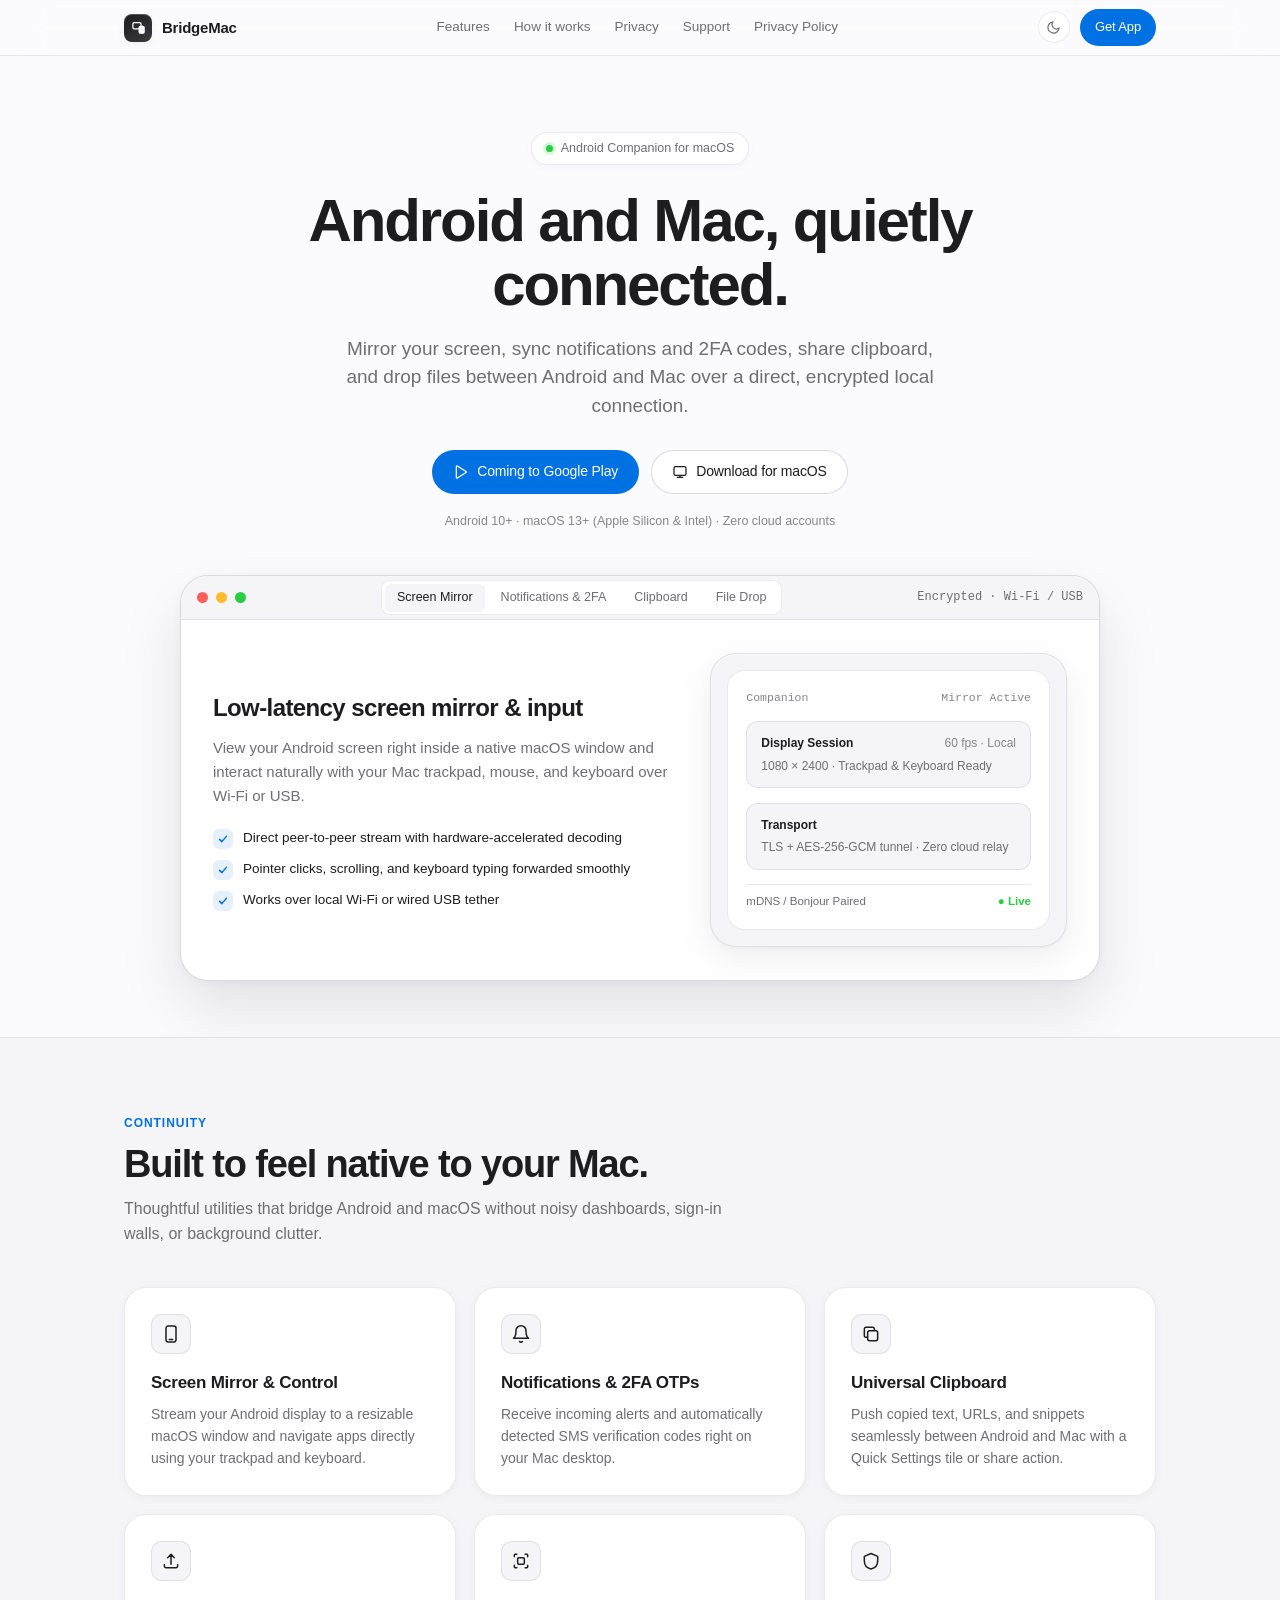
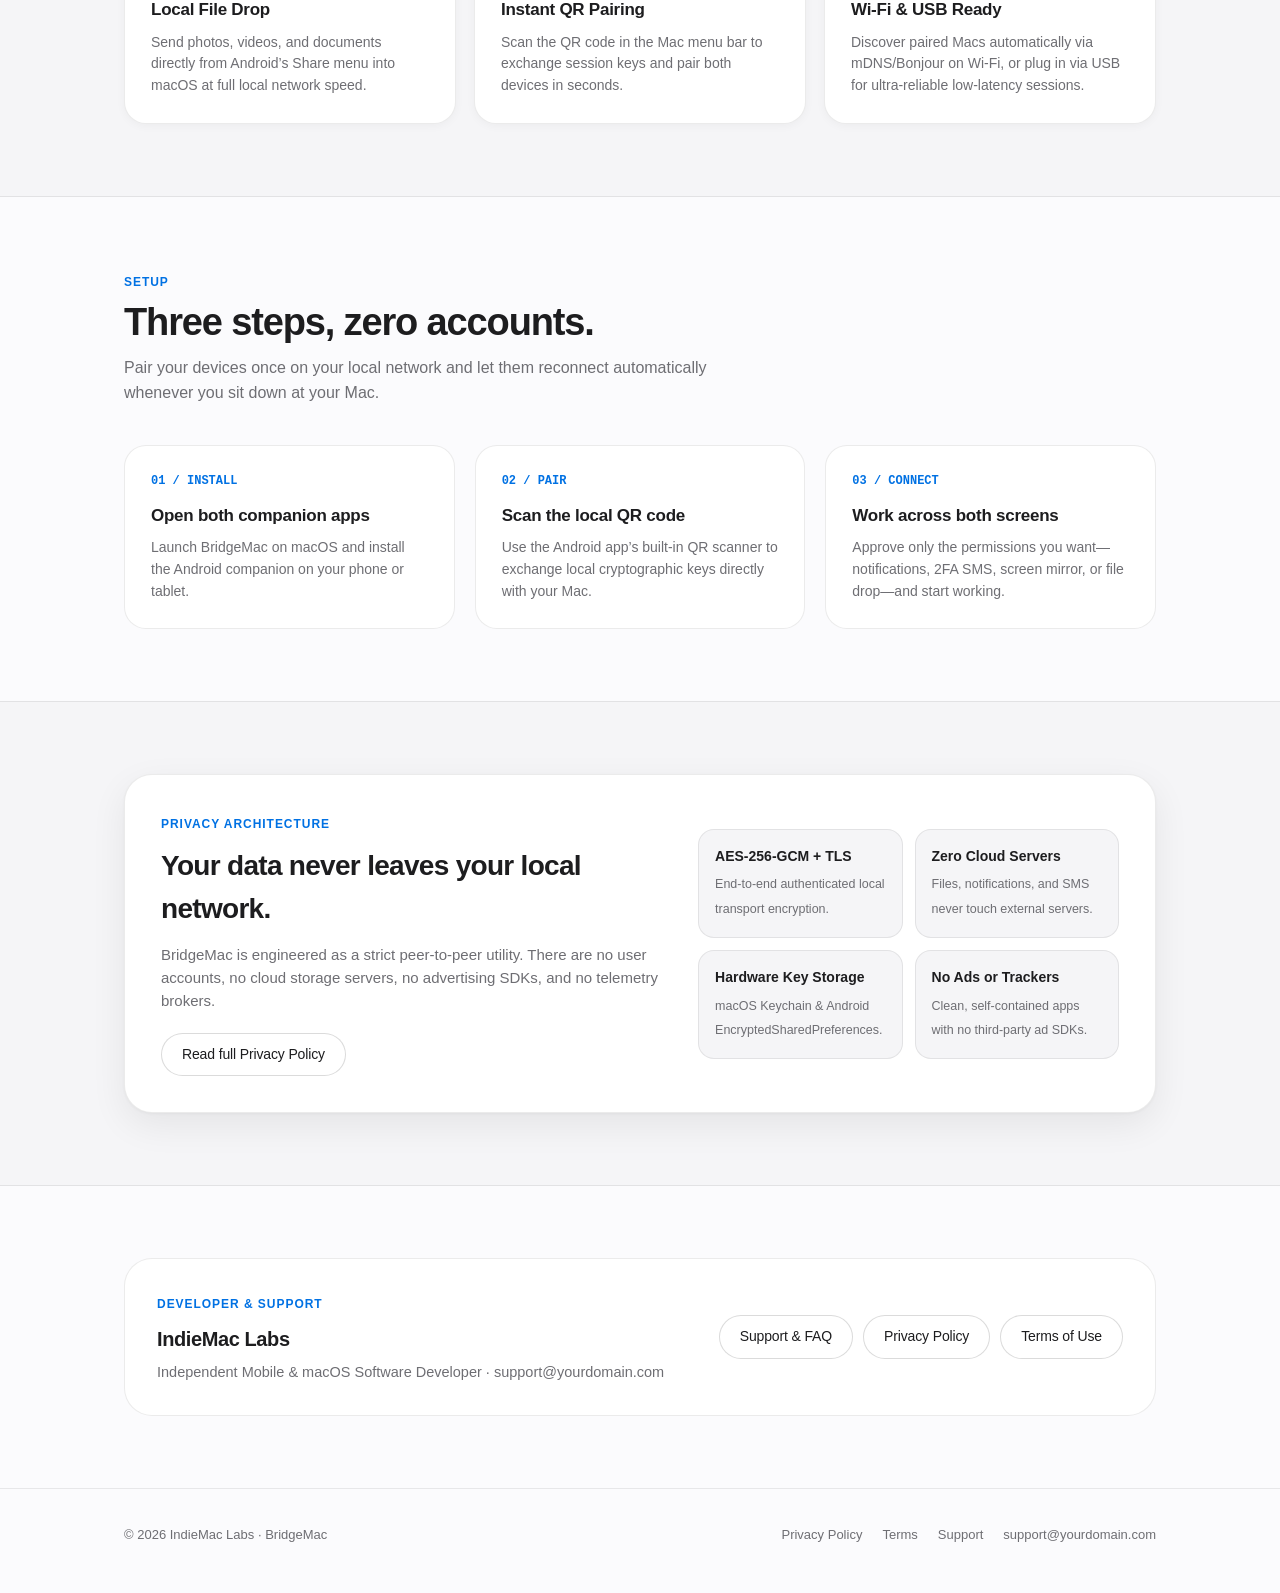
==== index.html @ 965dc199 "feat: initial developer website and privacy policy for Play Store" ====
<!doctype html>
<html lang="en">
  <head>
    <meta charset="utf-8" />
    <meta name="viewport" content="width=device-width, initial-scale=1" />
    <title data-title-pattern="{appName} — Android Companion for macOS">
      BridgeMac — Android Companion for macOS
    </title>
    <meta
      name="description"
      content="Mirror your Android screen, sync notifications and 2FA codes, share clipboard, and transfer files directly with your Mac over an encrypted local connection."
    />
    <link rel="stylesheet" href="styles.css" />
    <script src="config.js"></script>
    <script defer src="app.js"></script>
  </head>
  <body>
    <header class="site-nav">
      <div class="container nav-inner">
        <a class="brand" href="index.html">
          <span class="brand-mark" aria-hidden="true">
            <svg width="15" height="15" viewBox="0 0 24 24" fill="none">
              <rect
                x="3"
                y="4"
                width="13"
                height="10"
                rx="2.2"
                stroke="currentColor"
                stroke-width="2"
              />
              <rect
                x="13"
                y="10"
                width="8"
                height="11"
                rx="2"
                fill="var(--bg)"
                stroke="currentColor"
                stroke-width="2"
              />
            </svg>
          </span>
          <span data-config="appName">BridgeMac</span>
        </a>

        <nav class="nav-links" aria-label="Primary navigation">
          <a href="#features">Features</a>
          <a href="#how-it-works">How it works</a>
          <a href="#privacy">Privacy</a>
          <a href="support.html">Support</a>
          <a href="privacy.html">Privacy Policy</a>
        </nav>

        <div class="nav-actions">
          <button
            id="theme-toggle"
            class="theme-toggle"
            type="button"
            aria-label="Toggle dark mode"
            title="Toggle appearance"
          >
            <svg
              id="icon-moon"
              width="15"
              height="15"
              viewBox="0 0 24 24"
              fill="none"
            >
              <path
                d="M21 12.79A9 9 0 1 1 11.21 3 7 7 0 0 0 21 12.79Z"
                stroke="currentColor"
                stroke-width="1.9"
                stroke-linecap="round"
                stroke-linejoin="round"
              />
            </svg>
            <svg
              id="icon-sun"
              width="15"
              height="15"
              viewBox="0 0 24 24"
              fill="none"
              style="display: none"
            >
              <circle
                cx="12"
                cy="12"
                r="4"
                stroke="currentColor"
                stroke-width="1.9"
              />
              <path
                d="M12 2v2M12 20v2M4.93 4.93l1.41 1.41M17.66 17.66l1.41 1.41M2 12h2M20 12h2M4.93 19.07l1.41-1.41M17.66 6.34l1.41-1.41"
                stroke="currentColor"
                stroke-width="1.9"
                stroke-linecap="round"
              />
            </svg>
          </button>
          <a class="btn btn-primary btn-sm" href="#download">Get App</a>
        </div>
      </div>
    </header>

    <main>
      <!-- Hero -->
      <section class="hero">
        <div class="container">
          <div class="pill">
            <span class="pill-dot" aria-hidden="true"></span>
            <span data-config="appSubtitle">Android Companion for macOS</span>
          </div>
          <h1 data-config="tagline">Android and Mac, quietly connected.</h1>
          <p class="hero-lead" data-config="description">
            Mirror your screen, sync notifications and 2FA codes, share
            clipboard, and drop files between Android and Mac over a direct,
            encrypted local connection.
          </p>

          <div class="hero-cta" id="download">
            <a class="btn btn-primary" href="#" data-store-link="play">
              <svg width="16" height="16" viewBox="0 0 24 24" fill="none">
                <path
                  d="M5 3.8v16.4c0 .7.8 1.2 1.4.8l13.2-8.2c.6-.4.6-1.2 0-1.6L6.4 3c-.6-.4-1.4.1-1.4.8Z"
                  stroke="currentColor"
                  stroke-width="1.9"
                  stroke-linejoin="round"
                />
              </svg>
              <span data-config="playStoreStatus">Coming to Google Play</span>
            </a>
            <a class="btn btn-secondary" href="#" data-store-link="mac">
              <svg width="16" height="16" viewBox="0 0 24 24" fill="none">
                <rect
                  x="3"
                  y="4"
                  width="18"
                  height="13"
                  rx="2.5"
                  stroke="currentColor"
                  stroke-width="1.9"
                />
                <path
                  d="M8 20h8M12 17v3"
                  stroke="currentColor"
                  stroke-width="1.9"
                  stroke-linecap="round"
                />
              </svg>
              <span>Download for macOS</span>
            </a>
          </div>
          <div class="hero-meta">
            <span data-config="androidMinSdk">Android 10+</span> ·
            <span data-config="macAppStatus"
              >macOS 13+ (Apple Silicon &amp; Intel)</span
            >
            · Zero cloud accounts
          </div>

          <!-- Interactive Mac Window Preview -->
          <div class="stage-wrap">
            <div class="mac-window" aria-label="Interactive feature preview">
              <div class="mac-titlebar">
                <div class="traffic-lights" aria-hidden="true">
                  <span class="dot red"></span>
                  <span class="dot amber"></span>
                  <span class="dot green"></span>
                </div>

                <div class="titlebar-tabs" role="tablist">
                  <button
                    class="tab-btn"
                    type="button"
                    role="tab"
                    aria-selected="true"
                    data-preview-tab="mirror"
                  >
                    Screen Mirror
                  </button>
                  <button
                    class="tab-btn"
                    type="button"
                    role="tab"
                    aria-selected="false"
                    data-preview-tab="notify"
                  >
                    Notifications &amp; 2FA
                  </button>
                  <button
                    class="tab-btn"
                    type="button"
                    role="tab"
                    aria-selected="false"
                    data-preview-tab="clipboard"
                  >
                    Clipboard
                  </button>
                  <button
                    class="tab-btn"
                    type="button"
                    role="tab"
                    aria-selected="false"
                    data-preview-tab="drop"
                  >
                    File Drop
                  </button>
                </div>

                <div class="titlebar-status" id="preview-status">
                  Encrypted · Wi-Fi / USB
                </div>
              </div>

              <div class="mac-body">
                <div class="preview-copy">
                  <h3 id="preview-title">Low-latency screen mirror &amp; input</h3>
                  <p id="preview-desc">
                    View your Android screen right inside a native macOS window
                    and interact naturally with your Mac trackpad, mouse, and
                    keyboard over Wi-Fi or USB.
                  </p>
                  <ul class="preview-specs" id="preview-specs">
                    <li>
                      <span class="check-badge" aria-hidden="true">
                        <svg width="12" height="12" viewBox="0 0 16 16" fill="none">
                          <path
                            d="M3.5 8.5L6.5 11.5L12.5 4.5"
                            stroke="currentColor"
                            stroke-width="2"
                            stroke-linecap="round"
                            stroke-linejoin="round"
                          />
                        </svg>
                      </span>
                      <span>Direct peer-to-peer stream with hardware-accelerated decoding</span>
                    </li>
                    <li>
                      <span class="check-badge" aria-hidden="true">
                        <svg width="12" height="12" viewBox="0 0 16 16" fill="none">
                          <path
                            d="M3.5 8.5L6.5 11.5L12.5 4.5"
                            stroke="currentColor"
                            stroke-width="2"
                            stroke-linecap="round"
                            stroke-linejoin="round"
                          />
                        </svg>
                      </span>
                      <span>Pointer clicks, scrolling, and keyboard typing forwarded smoothly</span>
                    </li>
                    <li>
                      <span class="check-badge" aria-hidden="true">
                        <svg width="12" height="12" viewBox="0 0 16 16" fill="none">
                          <path
                            d="M3.5 8.5L6.5 11.5L12.5 4.5"
                            stroke="currentColor"
                            stroke-width="2"
                            stroke-linecap="round"
                            stroke-linejoin="round"
                          />
                        </svg>
                      </span>
                      <span>Works over local Wi-Fi or wired USB tether</span>
                    </li>
                  </ul>
                </div>

                <div class="device-frame">
                  <div class="device-screen">
                    <div class="device-statusbar">
                      <span>Companion</span>
                      <span id="phone-badge">Mirror Active</span>
                    </div>

                    <div class="mock-card">
                      <div class="mock-card-title">
                        <span id="card1-title">Display Session</span>
                        <span id="card1-meta" style="color: var(--ink-tertiary); font-weight: 500">
                          60 fps · Local
                        </span>
                      </div>
                      <div class="mock-card-sub" id="card1-sub">
                        1080 × 2400 · Trackpad &amp; Keyboard Ready
                      </div>
                      <div
                        class="otp-code"
                        id="card1-otp"
                        style="display: none"
                      ></div>
                    </div>

                    <div class="mock-card">
                      <div class="mock-card-title">
                        <span id="card2-title">Transport</span>
                      </div>
                      <div class="mock-card-sub" id="card2-sub">
                        TLS + AES-256-GCM tunnel · Zero cloud relay
                      </div>
                    </div>

                    <div class="device-footer-pill">
                      <span>mDNS / Bonjour Paired</span>
                      <span style="color: var(--green); font-weight: 600">● Live</span>
                    </div>
                  </div>
                </div>
              </div>
            </div>
          </div>
        </div>
      </section>

      <!-- Features Bento -->
      <section class="section section-alt" id="features">
        <div class="container">
          <div class="section-header">
            <span class="eyebrow">Continuity</span>
            <h2>Built to feel native to your Mac.</h2>
            <p>
              Thoughtful utilities that bridge Android and macOS without noisy
              dashboards, sign-in walls, or background clutter.
            </p>
          </div>

          <div class="bento-grid">
            <article class="bento-card">
              <div class="icon-box" aria-hidden="true">
                <svg width="20" height="20" viewBox="0 0 24 24" fill="none">
                  <rect
                    x="6"
                    y="2.5"
                    width="12"
                    height="19"
                    rx="2.5"
                    stroke="currentColor"
                    stroke-width="1.8"
                  />
                  <path
                    d="M10 18.5h4"
                    stroke="currentColor"
                    stroke-width="1.8"
                    stroke-linecap="round"
                  />
                </svg>
              </div>
              <h3>Screen Mirror &amp; Control</h3>
              <p>
                Stream your Android display to a resizable macOS window and
                navigate apps directly using your trackpad and keyboard.
              </p>
            </article>

            <article class="bento-card">
              <div class="icon-box" aria-hidden="true">
                <svg width="20" height="20" viewBox="0 0 24 24" fill="none">
                  <path
                    d="M18 8a6 6 0 1 0-12 0c0 7-3 9-3 9h18s-3-2-3-9Z"
                    stroke="currentColor"
                    stroke-width="1.8"
                    stroke-linejoin="round"
                  />
                  <path
                    d="M10.3 21a2 2 0 0 0 3.4 0"
                    stroke="currentColor"
                    stroke-width="1.8"
                    stroke-linecap="round"
                  />
                </svg>
              </div>
              <h3>Notifications &amp; 2FA OTPs</h3>
              <p>
                Receive incoming alerts and automatically detected SMS
                verification codes right on your Mac desktop.
              </p>
            </article>

            <article class="bento-card">
              <div class="icon-box" aria-hidden="true">
                <svg width="20" height="20" viewBox="0 0 24 24" fill="none">
                  <rect
                    x="8"
                    y="8"
                    width="12"
                    height="12"
                    rx="2.2"
                    stroke="currentColor"
                    stroke-width="1.8"
                  />
                  <path
                    d="M16 8V6a2 2 0 0 0-2-2H6a2 2 0 0 0-2 2v8a2 2 0 0 0 2 2h2"
                    stroke="currentColor"
                    stroke-width="1.8"
                  />
                </svg>
              </div>
              <h3>Universal Clipboard</h3>
              <p>
                Push copied text, URLs, and snippets seamlessly between Android
                and Mac with a Quick Settings tile or share action.
              </p>
            </article>

            <article class="bento-card">
              <div class="icon-box" aria-hidden="true">
                <svg width="20" height="20" viewBox="0 0 24 24" fill="none">
                  <path
                    d="M12 16V4M12 4l-4 4M12 4l4 4"
                    stroke="currentColor"
                    stroke-width="1.8"
                    stroke-linecap="round"
                    stroke-linejoin="round"
                  />
                  <path
                    d="M4 16.5v1.5A2 2 0 0 0 6 20h12a2 2 0 0 0 2-2v-1.5"
                    stroke="currentColor"
                    stroke-width="1.8"
                    stroke-linecap="round"
                  />
                </svg>
              </div>
              <h3>Local File Drop</h3>
              <p>
                Send photos, videos, and documents directly from Android’s Share
                menu into macOS at full local network speed.
              </p>
            </article>

            <article class="bento-card">
              <div class="icon-box" aria-hidden="true">
                <svg width="20" height="20" viewBox="0 0 24 24" fill="none">
                  <path
                    d="M4 7V5a1 1 0 0 1 1-1h2M17 4h2a1 1 0 0 1 1 1v2M20 17v2a1 1 0 0 1-1 1h-2M7 20H5a1 1 0 0 1-1-1v-2"
                    stroke="currentColor"
                    stroke-width="1.8"
                    stroke-linecap="round"
                  />
                  <rect
                    x="8"
                    y="8"
                    width="8"
                    height="8"
                    rx="1.2"
                    stroke="currentColor"
                    stroke-width="1.8"
                  />
                </svg>
              </div>
              <h3>Instant QR Pairing</h3>
              <p>
                Scan the QR code in the Mac menu bar to exchange session keys and
                pair both devices in seconds.
              </p>
            </article>

            <article class="bento-card">
              <div class="icon-box" aria-hidden="true">
                <svg width="20" height="20" viewBox="0 0 24 24" fill="none">
                  <path
                    d="M12 3 4 6.5V12c0 5 3.4 8.5 8 9.5 4.6-1 8-4.5 8-9.5V6.5L12 3Z"
                    stroke="currentColor"
                    stroke-width="1.8"
                    stroke-linejoin="round"
                  />
                </svg>
              </div>
              <h3>Wi-Fi &amp; USB Ready</h3>
              <p>
                Discover paired Macs automatically via mDNS/Bonjour on Wi-Fi, or
                plug in via USB for ultra-reliable low-latency sessions.
              </p>
            </article>
          </div>
        </div>
      </section>

      <!-- How It Works -->
      <section class="section" id="how-it-works">
        <div class="container">
          <div class="section-header">
            <span class="eyebrow">Setup</span>
            <h2>Three steps, zero accounts.</h2>
            <p>
              Pair your devices once on your local network and let them
              reconnect automatically whenever you sit down at your Mac.
            </p>
          </div>

          <div class="steps-grid">
            <div class="step-card">
              <div class="step-num">01 / INSTALL</div>
              <h3>Open both companion apps</h3>
              <p>
                Launch <span data-config="appName">BridgeMac</span> on macOS and
                install the Android companion on your phone or tablet.
              </p>
            </div>
            <div class="step-card">
              <div class="step-num">02 / PAIR</div>
              <h3>Scan the local QR code</h3>
              <p>
                Use the Android app’s built-in QR scanner to exchange local
                cryptographic keys directly with your Mac.
              </p>
            </div>
            <div class="step-card">
              <div class="step-num">03 / CONNECT</div>
              <h3>Work across both screens</h3>
              <p>
                Approve only the permissions you want—notifications, 2FA SMS,
                screen mirror, or file drop—and start working.
              </p>
            </div>
          </div>
        </div>
      </section>

      <!-- Privacy & Security -->
      <section class="section section-alt" id="privacy">
        <div class="container">
          <div class="privacy-panel">
            <div>
              <span class="eyebrow">Privacy Architecture</span>
              <h2>Your data never leaves your local network.</h2>
              <p>
                <span data-config="appName">BridgeMac</span> is engineered as a
                strict peer-to-peer utility. There are no user accounts, no
                cloud storage servers, no advertising SDKs, and no telemetry
                brokers.
              </p>
              <a class="btn btn-secondary" href="privacy.html">
                Read full Privacy Policy
              </a>
            </div>

            <div class="trust-list">
              <div class="trust-item">
                <strong>AES-256-GCM + TLS</strong>
                <span>End-to-end authenticated local transport encryption.</span>
              </div>
              <div class="trust-item">
                <strong>Zero Cloud Servers</strong>
                <span>Files, notifications, and SMS never touch external servers.</span>
              </div>
              <div class="trust-item">
                <strong>Hardware Key Storage</strong>
                <span>macOS Keychain &amp; Android EncryptedSharedPreferences.</span>
              </div>
              <div class="trust-item">
                <strong>No Ads or Trackers</strong>
                <span>Clean, self-contained apps with no third-party ad SDKs.</span>
              </div>
            </div>
          </div>
        </div>
      </section>

      <!-- Developer & Support Card (for Play Console Developer Website compliance) -->
      <section class="section" id="developer">
        <div class="container">
          <div class="dev-card">
            <div class="dev-meta">
              <span class="eyebrow">Developer &amp; Support</span>
              <h3 data-config="developerName">IndieMac Labs</h3>
              <p>
                <span data-config="developerLegalLine"
                  >Independent Mobile &amp; macOS Software Developer</span
                >
                ·
                <a data-config-email href="mailto:support@yourdomain.com"
                  >support@yourdomain.com</a
                >
              </p>
            </div>
            <div class="dev-actions">
              <a class="btn btn-secondary" href="support.html">Support &amp; FAQ</a>
              <a class="btn btn-secondary" href="privacy.html">Privacy Policy</a>
              <a class="btn btn-secondary" href="terms.html">Terms of Use</a>
            </div>
          </div>
        </div>
      </section>
    </main>

    <footer class="site-footer">
      <div class="container footer-inner">
        <div>
          &copy; <span data-config="copyrightYear">2026</span>
          <span data-config="developerName">IndieMac Labs</span> ·
          <span data-config="appName">BridgeMac</span>
        </div>
        <div class="footer-links">
          <a href="privacy.html">Privacy Policy</a>
          <a href="terms.html">Terms</a>
          <a href="support.html">Support</a>
          <a data-config-email href="mailto:support@yourdomain.com"
            >support@yourdomain.com</a
          >
        </div>
      </div>
    </footer>

    <div class="toast" id="toast" role="status" aria-live="polite"></div>
  </body>
</html>
---- styles.css ----
/* ==========================================================================
   Mac-inspired Minimalist Design System
   Clean surfaces, SF-style system typography, hairline borders, calm motion.
   ========================================================================== */

:root {
  --bg: #fbfbfd;
  --bg-alt: #f5f5f7;
  --surface: #ffffff;
  --surface-glass: rgba(251, 251, 253, 0.78);
  --surface-elevated: rgba(255, 255, 255, 0.92);
  --ink: #1d1d1f;
  --ink-secondary: #6e6e73;
  --ink-tertiary: #86868b;
  --border: rgba(0, 0, 0, 0.08);
  --border-strong: rgba(0, 0, 0, 0.14);
  --accent: #0071e3;
  --accent-hover: #0077ed;
  --accent-soft: rgba(0, 113, 227, 0.1);
  --green: #28cd41;
  --amber: #ffbd2e;
  --red: #ff5f57;
  --shadow-sm: 0 2px 10px rgba(0, 0, 0, 0.04);
  --shadow-md: 0 12px 36px rgba(0, 0, 0, 0.07), 0 1px 3px rgba(0, 0, 0, 0.04);
  --shadow-lg: 0 28px 64px rgba(0, 0, 0, 0.1), 0 2px 8px rgba(0, 0, 0, 0.04);
  --radius-sm: 10px;
  --radius-md: 16px;
  --radius-lg: 22px;
  --radius-xl: 28px;
  --font-sans: -apple-system, BlinkMacSystemFont, "SF Pro Display", "SF Pro Text",
    "Helvetica Neue", Arial, sans-serif;
  --font-mono: "SF Mono", ui-monospace, SFMono-Regular, Menlo, Monaco, Consolas,
    monospace;
  --max-w: 1080px;
  --nav-h: 56px;
}

[data-theme="dark"] {
  --bg: #000000;
  --bg-alt: #0b0b0d;
  --surface: #141416;
  --surface-glass: rgba(18, 18, 20, 0.78);
  --surface-elevated: rgba(28, 28, 30, 0.92);
  --ink: #f5f5f7;
  --ink-secondary: #a1a1a6;
  --ink-tertiary: #6e6e73;
  --border: rgba(255, 255, 255, 0.1);
  --border-strong: rgba(255, 255, 255, 0.18);
  --accent: #2997ff;
  --accent-hover: #4aa8ff;
  --accent-soft: rgba(41, 151, 255, 0.14);
  --shadow-sm: 0 2px 10px rgba(0, 0, 0, 0.3);
  --shadow-md: 0 12px 36px rgba(0, 0, 0, 0.45);
  --shadow-lg: 0 28px 64px rgba(0, 0, 0, 0.65);
}

*,
*::before,
*::after {
  box-sizing: border-box;
}

html {
  scroll-behavior: smooth;
  -webkit-font-smoothing: antialiased;
  -moz-osx-font-smoothing: grayscale;
  text-rendering: optimizeLegibility;
}

body {
  margin: 0;
  font-family: var(--font-sans);
  background: var(--bg);
  color: var(--ink);
  font-size: 16px;
  line-height: 1.55;
  transition: background-color 0.25s ease, color 0.25s ease;
}

a {
  color: inherit;
  text-decoration: none;
}

button {
  font: inherit;
  color: inherit;
}

.container {
  width: 100%;
  max-width: var(--max-w);
  margin: 0 auto;
  padding: 0 24px;
}

/* ==========================================================================
   Translucent macOS-style Top Navigation
   ========================================================================== */
.site-nav {
  position: sticky;
  top: 0;
  z-index: 100;
  height: var(--nav-h);
  background: var(--surface-glass);
  backdrop-filter: saturate(180%) blur(20px);
  -webkit-backdrop-filter: saturate(180%) blur(20px);
  border-bottom: 1px solid var(--border);
}

.nav-inner {
  height: 100%;
  display: flex;
  align-items: center;
  justify-content: space-between;
  gap: 20px;
}

.brand {
  display: inline-flex;
  align-items: center;
  gap: 10px;
  font-weight: 600;
  font-size: 15px;
  letter-spacing: -0.015em;
}

.brand-mark {
  width: 28px;
  height: 28px;
  border-radius: 8px;
  background: linear-gradient(145deg, #1d1d1f 0%, #3a3a3f 100%);
  color: #ffffff;
  display: grid;
  place-items: center;
  box-shadow: inset 0 1px 0 rgba(255, 255, 255, 0.22), var(--shadow-sm);
}

[data-theme="dark"] .brand-mark {
  background: linear-gradient(145deg, #2c2c30 0%, #1c1c1e 100%);
}

.nav-links {
  display: flex;
  align-items: center;
  gap: 24px;
  font-size: 13.5px;
  color: var(--ink-secondary);
}

.nav-links a {
  transition: color 0.15s ease;
}

.nav-links a:hover,
.nav-links a.active {
  color: var(--ink);
}

.nav-actions {
  display: flex;
  align-items: center;
  gap: 10px;
}

.theme-toggle {
  width: 32px;
  height: 32px;
  border-radius: 999px;
  border: 1px solid var(--border);
  background: var(--surface);
  display: grid;
  place-items: center;
  cursor: pointer;
  color: var(--ink-secondary);
  transition: border-color 0.15s ease, color 0.15s ease, transform 0.15s ease;
}

.theme-toggle:hover {
  color: var(--ink);
  border-color: var(--border-strong);
}

.btn {
  display: inline-flex;
  align-items: center;
  justify-content: center;
  gap: 8px;
  border-radius: 999px;
  padding: 10px 20px;
  font-size: 14px;
  font-weight: 500;
  letter-spacing: -0.01em;
  cursor: pointer;
  border: 1px solid transparent;
  transition: background-color 0.18s ease, border-color 0.18s ease,
    transform 0.15s ease, opacity 0.15s ease;
}

.btn-sm {
  padding: 7px 14px;
  font-size: 13px;
}

.btn-primary {
  background: var(--accent);
  color: #ffffff;
}

.btn-primary:hover {
  background: var(--accent-hover);
}

.btn-secondary {
  background: var(--surface);
  color: var(--ink);
  border-color: var(--border-strong);
}

.btn-secondary:hover {
  border-color: var(--ink-tertiary);
}

.btn:active {
  transform: scale(0.985);
}

/* ==========================================================================
   Hero Section
   ========================================================================== */
.hero {
  padding: 76px 0 56px;
  text-align: center;
}

.pill {
  display: inline-flex;
  align-items: center;
  gap: 8px;
  padding: 6px 14px;
  border-radius: 999px;
  background: var(--surface);
  border: 1px solid var(--border);
  box-shadow: var(--shadow-sm);
  font-size: 12.5px;
  font-weight: 500;
  color: var(--ink-secondary);
  margin-bottom: 24px;
}

.pill-dot {
  width: 7px;
  height: 7px;
  border-radius: 50%;
  background: var(--green);
  box-shadow: 0 0 0 3px rgba(40, 205, 65, 0.18);
}

.hero h1 {
  margin: 0 auto 18px;
  max-width: 760px;
  font-size: clamp(36px, 5.5vw, 60px);
  line-height: 1.06;
  font-weight: 650;
  letter-spacing: -0.035em;
}

.hero-lead {
  margin: 0 auto 30px;
  max-width: 600px;
  font-size: clamp(16.5px, 2vw, 19px);
  line-height: 1.5;
  color: var(--ink-secondary);
  font-weight: 400;
}

.hero-cta {
  display: flex;
  flex-wrap: wrap;
  align-items: center;
  justify-content: center;
  gap: 12px;
  margin-bottom: 18px;
}

.hero-meta {
  font-size: 12.5px;
  color: var(--ink-tertiary);
}

/* ==========================================================================
   Interactive macOS + Android Preview Stage
   ========================================================================== */
.stage-wrap {
  margin: 44px auto 0;
  max-width: 920px;
}

.mac-window {
  background: var(--surface);
  border: 1px solid var(--border-strong);
  border-radius: var(--radius-xl);
  box-shadow: var(--shadow-lg);
  overflow: hidden;
  text-align: left;
}

.mac-titlebar {
  height: 44px;
  padding: 0 16px;
  background: var(--bg-alt);
  border-bottom: 1px solid var(--border);
  display: flex;
  align-items: center;
  justify-content: space-between;
  gap: 12px;
}

.traffic-lights {
  display: flex;
  align-items: center;
  gap: 8px;
}

.dot {
  width: 11px;
  height: 11px;
  border-radius: 50%;
  display: inline-block;
}

.dot.red {
  background: var(--red);
}
.dot.amber {
  background: var(--amber);
}
.dot.green {
  background: var(--green);
}

.titlebar-tabs {
  display: flex;
  align-items: center;
  gap: 4px;
  background: var(--surface);
  padding: 3px;
  border-radius: 9px;
  border: 1px solid var(--border);
  overflow-x: auto;
}

.tab-btn {
  border: 0;
  background: transparent;
  padding: 4px 12px;
  border-radius: 6px;
  font-size: 12.5px;
  font-weight: 500;
  color: var(--ink-secondary);
  cursor: pointer;
  white-space: nowrap;
  transition: background-color 0.15s ease, color 0.15s ease;
}

.tab-btn[aria-selected="true"] {
  background: var(--bg-alt);
  color: var(--ink);
  box-shadow: 0 1px 2px rgba(0, 0, 0, 0.06);
}

.titlebar-status {
  display: inline-flex;
  align-items: center;
  gap: 6px;
  font-size: 12px;
  color: var(--ink-secondary);
  font-family: var(--font-mono);
}

.mac-body {
  display: grid;
  grid-template-columns: 1.25fr 0.95fr;
  gap: 28px;
  padding: 32px;
  align-items: center;
  min-height: 360px;
}

.preview-copy h3 {
  margin: 0 0 10px;
  font-size: 24px;
  letter-spacing: -0.025em;
  font-weight: 600;
}

.preview-copy p {
  margin: 0 0 20px;
  color: var(--ink-secondary);
  font-size: 15px;
  line-height: 1.6;
}

.preview-specs {
  display: flex;
  flex-direction: column;
  gap: 10px;
  padding: 0;
  margin: 0;
  list-style: none;
}

.preview-specs li {
  display: flex;
  align-items: center;
  gap: 10px;
  font-size: 13.5px;
  color: var(--ink);
}

.check-badge {
  width: 20px;
  height: 20px;
  border-radius: 6px;
  background: var(--accent-soft);
  color: var(--accent);
  display: grid;
  place-items: center;
  flex-shrink: 0;
}

/* Minimal Phone Device Card */
.device-frame {
  background: var(--bg-alt);
  border: 1px solid var(--border);
  border-radius: 26px;
  padding: 16px;
  box-shadow: inset 0 1px 0 rgba(255, 255, 255, 0.4), var(--shadow-md);
}

.device-screen {
  background: var(--surface);
  border: 1px solid var(--border);
  border-radius: 18px;
  padding: 18px;
  min-height: 260px;
  display: flex;
  flex-direction: column;
  justify-content: space-between;
  gap: 14px;
}

.device-statusbar {
  display: flex;
  justify-content: space-between;
  align-items: center;
  font-size: 11.5px;
  color: var(--ink-tertiary);
  font-family: var(--font-mono);
}

.mock-card {
  background: var(--bg-alt);
  border: 1px solid var(--border);
  border-radius: 12px;
  padding: 12px 14px;
}

.mock-card-title {
  font-size: 12px;
  font-weight: 600;
  color: var(--ink);
  margin-bottom: 4px;
  display: flex;
  justify-content: space-between;
  align-items: center;
}

.mock-card-sub {
  font-size: 12px;
  color: var(--ink-secondary);
}

.otp-code {
  font-family: var(--font-mono);
  font-size: 20px;
  font-weight: 600;
  letter-spacing: 0.14em;
  color: var(--accent);
  margin-top: 6px;
}

.device-footer-pill {
  font-size: 11.5px;
  color: var(--ink-secondary);
  display: flex;
  align-items: center;
  justify-content: space-between;
  padding-top: 8px;
  border-top: 1px solid var(--border);
}

/* ==========================================================================
   Sections & Bento Grid
   ========================================================================== */
.section {
  padding: 72px 0;
}

.section-alt {
  background: var(--bg-alt);
  border-top: 1px solid var(--border);
  border-bottom: 1px solid var(--border);
}

.section-header {
  max-width: 620px;
  margin-bottom: 40px;
}

.eyebrow {
  display: inline-block;
  font-size: 12px;
  font-weight: 600;
  text-transform: uppercase;
  letter-spacing: 0.08em;
  color: var(--accent);
  margin-bottom: 10px;
}

.section-header h2 {
  margin: 0 0 12px;
  font-size: clamp(26px, 3.6vw, 38px);
  line-height: 1.12;
  letter-spacing: -0.03em;
  font-weight: 650;
}

.section-header p {
  margin: 0;
  color: var(--ink-secondary);
  font-size: 16px;
}

.bento-grid {
  display: grid;
  grid-template-columns: repeat(3, 1fr);
  gap: 18px;
}

.bento-card {
  background: var(--surface);
  border: 1px solid var(--border);
  border-radius: var(--radius-lg);
  padding: 26px;
  box-shadow: var(--shadow-sm);
  transition: transform 0.2s ease, box-shadow 0.2s ease, border-color 0.2s ease;
}

.bento-card:hover {
  transform: translateY(-2px);
  box-shadow: var(--shadow-md);
  border-color: var(--border-strong);
}

.icon-box {
  width: 40px;
  height: 40px;
  border-radius: 11px;
  background: var(--bg-alt);
  border: 1px solid var(--border);
  display: grid;
  place-items: center;
  color: var(--ink);
  margin-bottom: 16px;
}

.bento-card h3 {
  margin: 0 0 8px;
  font-size: 17px;
  letter-spacing: -0.015em;
  font-weight: 600;
}

.bento-card p {
  margin: 0;
  font-size: 14px;
  color: var(--ink-secondary);
  line-height: 1.55;
}

/* ==========================================================================
   How It Works / 3 Steps
   ========================================================================== */
.steps-grid {
  display: grid;
  grid-template-columns: repeat(3, 1fr);
  gap: 20px;
}

.step-card {
  background: var(--surface);
  border: 1px solid var(--border);
  border-radius: var(--radius-lg);
  padding: 26px;
}

.step-num {
  font-family: var(--font-mono);
  font-size: 12px;
  font-weight: 600;
  color: var(--accent);
  margin-bottom: 12px;
}

.step-card h3 {
  margin: 0 0 8px;
  font-size: 17px;
  letter-spacing: -0.015em;
}

.step-card p {
  margin: 0;
  font-size: 14px;
  color: var(--ink-secondary);
}

/* ==========================================================================
   Privacy & Architecture Banner
   ========================================================================== */
.privacy-panel {
  background: var(--surface);
  border: 1px solid var(--border);
  border-radius: var(--radius-xl);
  padding: 36px;
  box-shadow: var(--shadow-md);
  display: grid;
  grid-template-columns: 1.2fr 1fr;
  gap: 32px;
  align-items: center;
}

.privacy-panel h2 {
  margin: 0 0 12px;
  font-size: 28px;
  letter-spacing: -0.025em;
}

.privacy-panel p {
  margin: 0 0 20px;
  color: var(--ink-secondary);
  font-size: 15px;
}

.trust-list {
  display: grid;
  grid-template-columns: 1fr 1fr;
  gap: 12px;
}

.trust-item {
  background: var(--bg-alt);
  border: 1px solid var(--border);
  border-radius: var(--radius-md);
  padding: 16px;
}

.trust-item strong {
  display: block;
  font-size: 14px;
  margin-bottom: 4px;
}

.trust-item span {
  font-size: 12.5px;
  color: var(--ink-secondary);
}

/* ==========================================================================
   Developer & Play Console Info Card
   ========================================================================== */
.dev-card {
  background: var(--surface);
  border: 1px solid var(--border);
  border-radius: var(--radius-xl);
  padding: 32px;
  display: flex;
  flex-wrap: wrap;
  align-items: center;
  justify-content: space-between;
  gap: 24px;
}

.dev-meta h3 {
  margin: 0 0 6px;
  font-size: 20px;
  letter-spacing: -0.02em;
}

.dev-meta p {
  margin: 0;
  color: var(--ink-secondary);
  font-size: 14.5px;
}

.dev-actions {
  display: flex;
  flex-wrap: wrap;
  gap: 10px;
}

/* ==========================================================================
   Legal & Support Pages (Privacy, Terms, Support)
   ========================================================================== */
.page-shell {
  padding: 56px 0 84px;
}

.doc-wrap {
  max-width: 760px;
  margin: 0 auto;
}

.doc-header {
  padding-bottom: 24px;
  margin-bottom: 32px;
  border-bottom: 1px solid var(--border);
}

.doc-header h1 {
  margin: 0 0 10px;
  font-size: clamp(28px, 4vw, 40px);
  letter-spacing: -0.03em;
}

.doc-meta {
  font-size: 13.5px;
  color: var(--ink-secondary);
}

.doc-card {
  background: var(--surface);
  border: 1px solid var(--border);
  border-radius: var(--radius-lg);
  padding: 28px;
  margin-bottom: 18px;
}

.doc-card h2 {
  margin: 0 0 10px;
  font-size: 18px;
  letter-spacing: -0.015em;
}

.doc-card h3 {
  margin: 18px 0 6px;
  font-size: 15px;
}

.doc-card p,
.doc-card li {
  color: var(--ink-secondary);
  font-size: 14.5px;
  line-height: 1.65;
}

.doc-card ul {
  margin: 8px 0 0;
  padding-left: 20px;
}

.doc-card code {
  font-family: var(--font-mono);
  font-size: 12.5px;
  background: var(--bg-alt);
  border: 1px solid var(--border);
  padding: 2px 6px;
  border-radius: 6px;
  color: var(--ink);
}

.faq-item {
  border-bottom: 1px solid var(--border);
  padding: 16px 0;
}

.faq-item:last-child {
  border-bottom: 0;
  padding-bottom: 0;
}

.faq-item summary {
  cursor: pointer;
  font-weight: 600;
  font-size: 15px;
  list-style: none;
  display: flex;
  align-items: center;
  justify-content: space-between;
}

.faq-item summary::-webkit-details-marker {
  display: none;
}

.faq-item p {
  margin: 10px 0 0;
}

/* ==========================================================================
   Footer
   ========================================================================== */
.site-footer {
  border-top: 1px solid var(--border);
  padding: 36px 0 48px;
  font-size: 13px;
  color: var(--ink-secondary);
}

.footer-inner {
  display: flex;
  flex-wrap: wrap;
  align-items: center;
  justify-content: space-between;
  gap: 16px;
}

.footer-links {
  display: flex;
  flex-wrap: wrap;
  gap: 20px;
}

.footer-links a:hover {
  color: var(--ink);
}

/* ==========================================================================
   Toast Notice
   ========================================================================== */
.toast {
  position: fixed;
  bottom: 24px;
  left: 50%;
  transform: translateX(-50%) translateY(16px);
  background: var(--ink);
  color: var(--bg);
  padding: 10px 18px;
  border-radius: 999px;
  font-size: 13px;
  font-weight: 500;
  opacity: 0;
  pointer-events: none;
  transition: opacity 0.2s ease, transform 0.2s ease;
  z-index: 200;
  box-shadow: var(--shadow-md);
}

.toast.show {
  opacity: 1;
  transform: translateX(-50%) translateY(0);
}

/* ==========================================================================
   Responsive
   ========================================================================== */
@media (max-width: 900px) {
  .mac-body,
  .privacy-panel {
    grid-template-columns: 1fr;
  }

  .bento-grid,
  .steps-grid {
    grid-template-columns: repeat(2, 1fr);
  }
}

@media (max-width: 640px) {
  .nav-links {
    display: none;
  }

  .bento-grid,
  .steps-grid,
  .trust-list {
    grid-template-columns: 1fr;
  }

  .mac-body {
    padding: 20px;
  }

  .titlebar-status {
    display: none;
  }

  .privacy-panel,
  .dev-card,
  .doc-card {
    padding: 22px;
  }
}
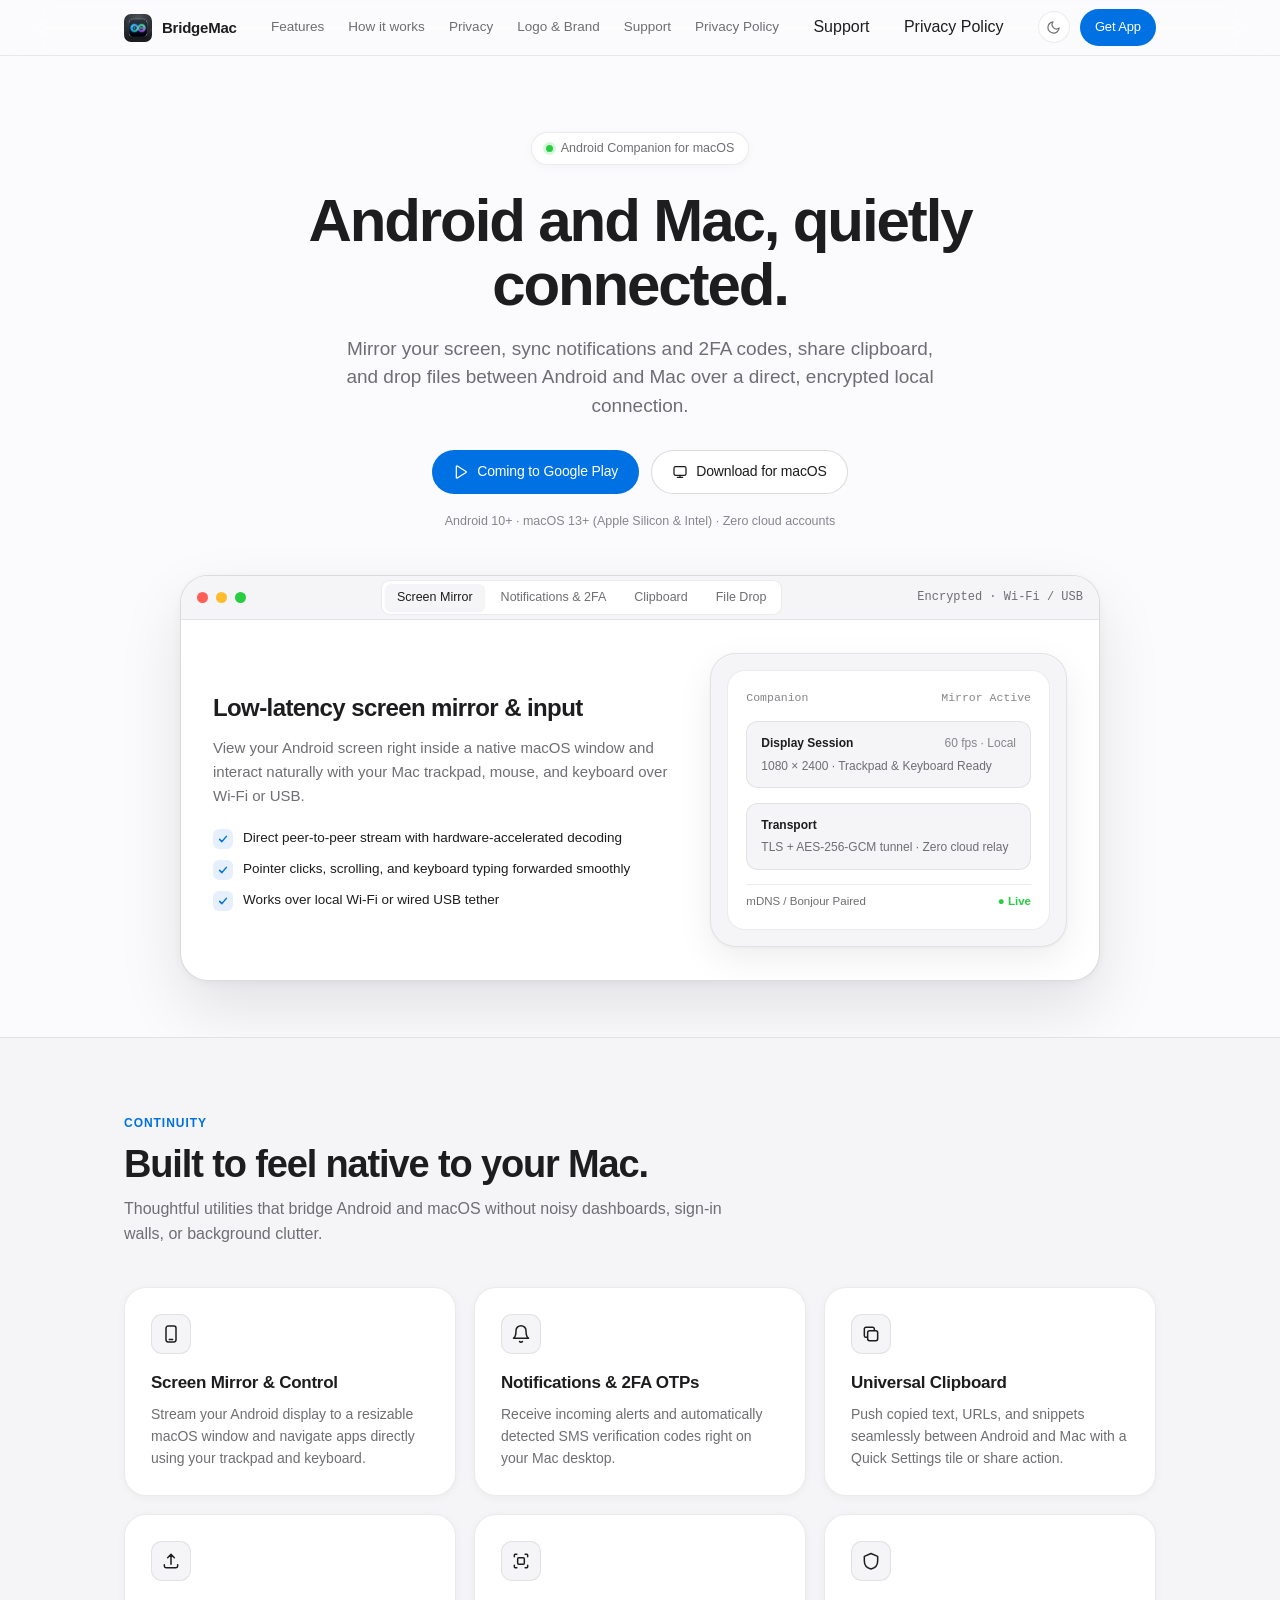
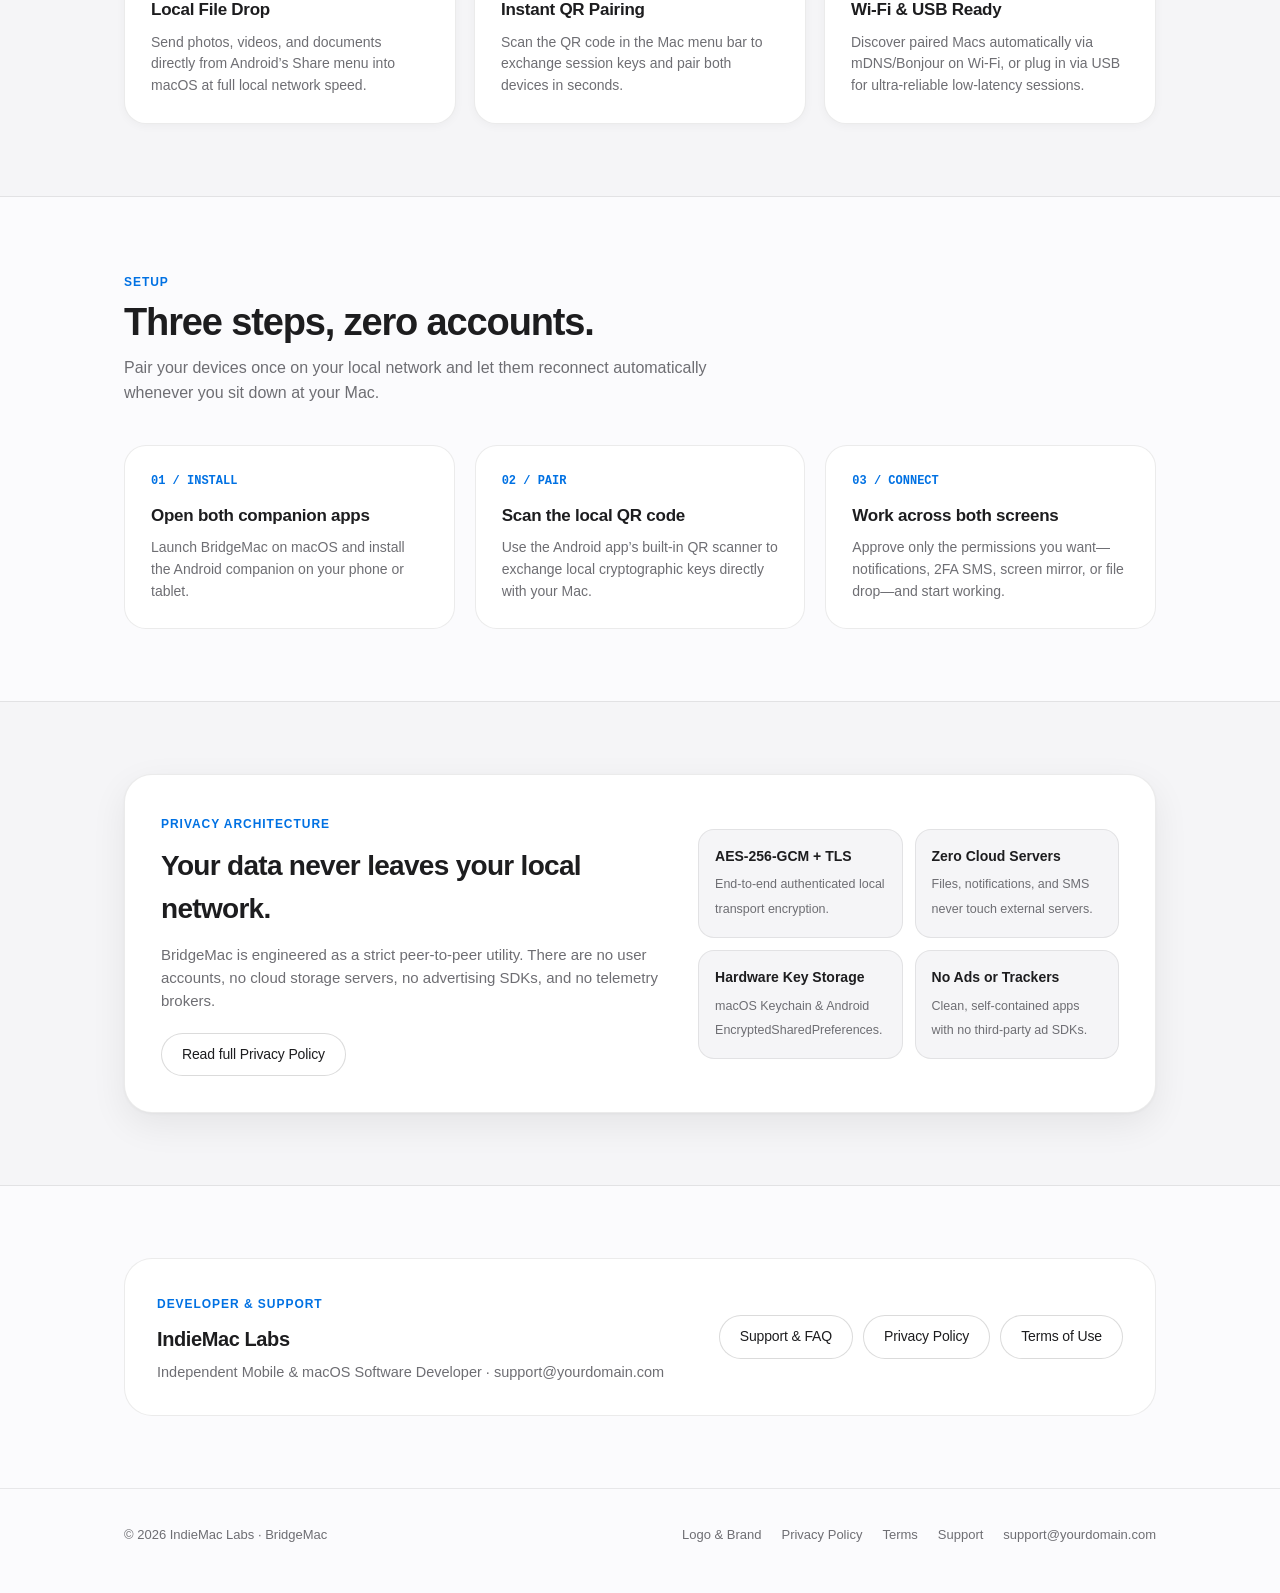
==== commit ecb65fb8: "feat: add official BridgeMac 512x512 app icons, vectors, and brand showcase" ====
--- a/index.html
+++ b/index.html
@@ -10,6 +10,7 @@
       name="description"
       content="Mirror your Android screen, sync notifications and 2FA codes, share clipboard, and transfer files directly with your Mac over an encrypted local connection."
     />
+    <link rel="icon" type="image/svg+xml" href="assets/favicon.svg" />
     <link rel="stylesheet" href="styles.css" />
     <script src="config.js"></script>
     <script defer src="app.js"></script>
@@ -18,29 +19,13 @@
     <header class="site-nav">
       <div class="container nav-inner">
         <a class="brand" href="index.html">
-          <span class="brand-mark" aria-hidden="true">
-            <svg width="15" height="15" viewBox="0 0 24 24" fill="none">
-              <rect
-                x="3"
-                y="4"
-                width="13"
-                height="10"
-                rx="2.2"
-                stroke="currentColor"
-                stroke-width="2"
-              />
-              <rect
-                x="13"
-                y="10"
-                width="8"
-                height="11"
-                rx="2"
-                fill="var(--bg)"
-                stroke="currentColor"
-                stroke-width="2"
-              />
-            </svg>
-          </span>
+          <img
+            src="assets/icon-192.png"
+            width="28"
+            height="28"
+            style="border-radius: 7px; object-fit: cover"
+            alt="BridgeMac"
+          />
           <span data-config="appName">BridgeMac</span>
         </a>
 
@@ -48,6 +33,10 @@
           <a href="#features">Features</a>
           <a href="#how-it-works">How it works</a>
           <a href="#privacy">Privacy</a>
+          <a href="logo.html">Logo &amp; Brand</a>
+          <a href="support.html">Support</a>
+          <a href="privacy.html">Privacy Policy</a>
+        </nav>
           <a href="support.html">Support</a>
           <a href="privacy.html">Privacy Policy</a>
         </nav>
@@ -591,6 +580,7 @@
           <span data-config="appName">BridgeMac</span>
         </div>
         <div class="footer-links">
+          <a href="logo.html">Logo &amp; Brand</a>
           <a href="privacy.html">Privacy Policy</a>
           <a href="terms.html">Terms</a>
           <a href="support.html">Support</a>
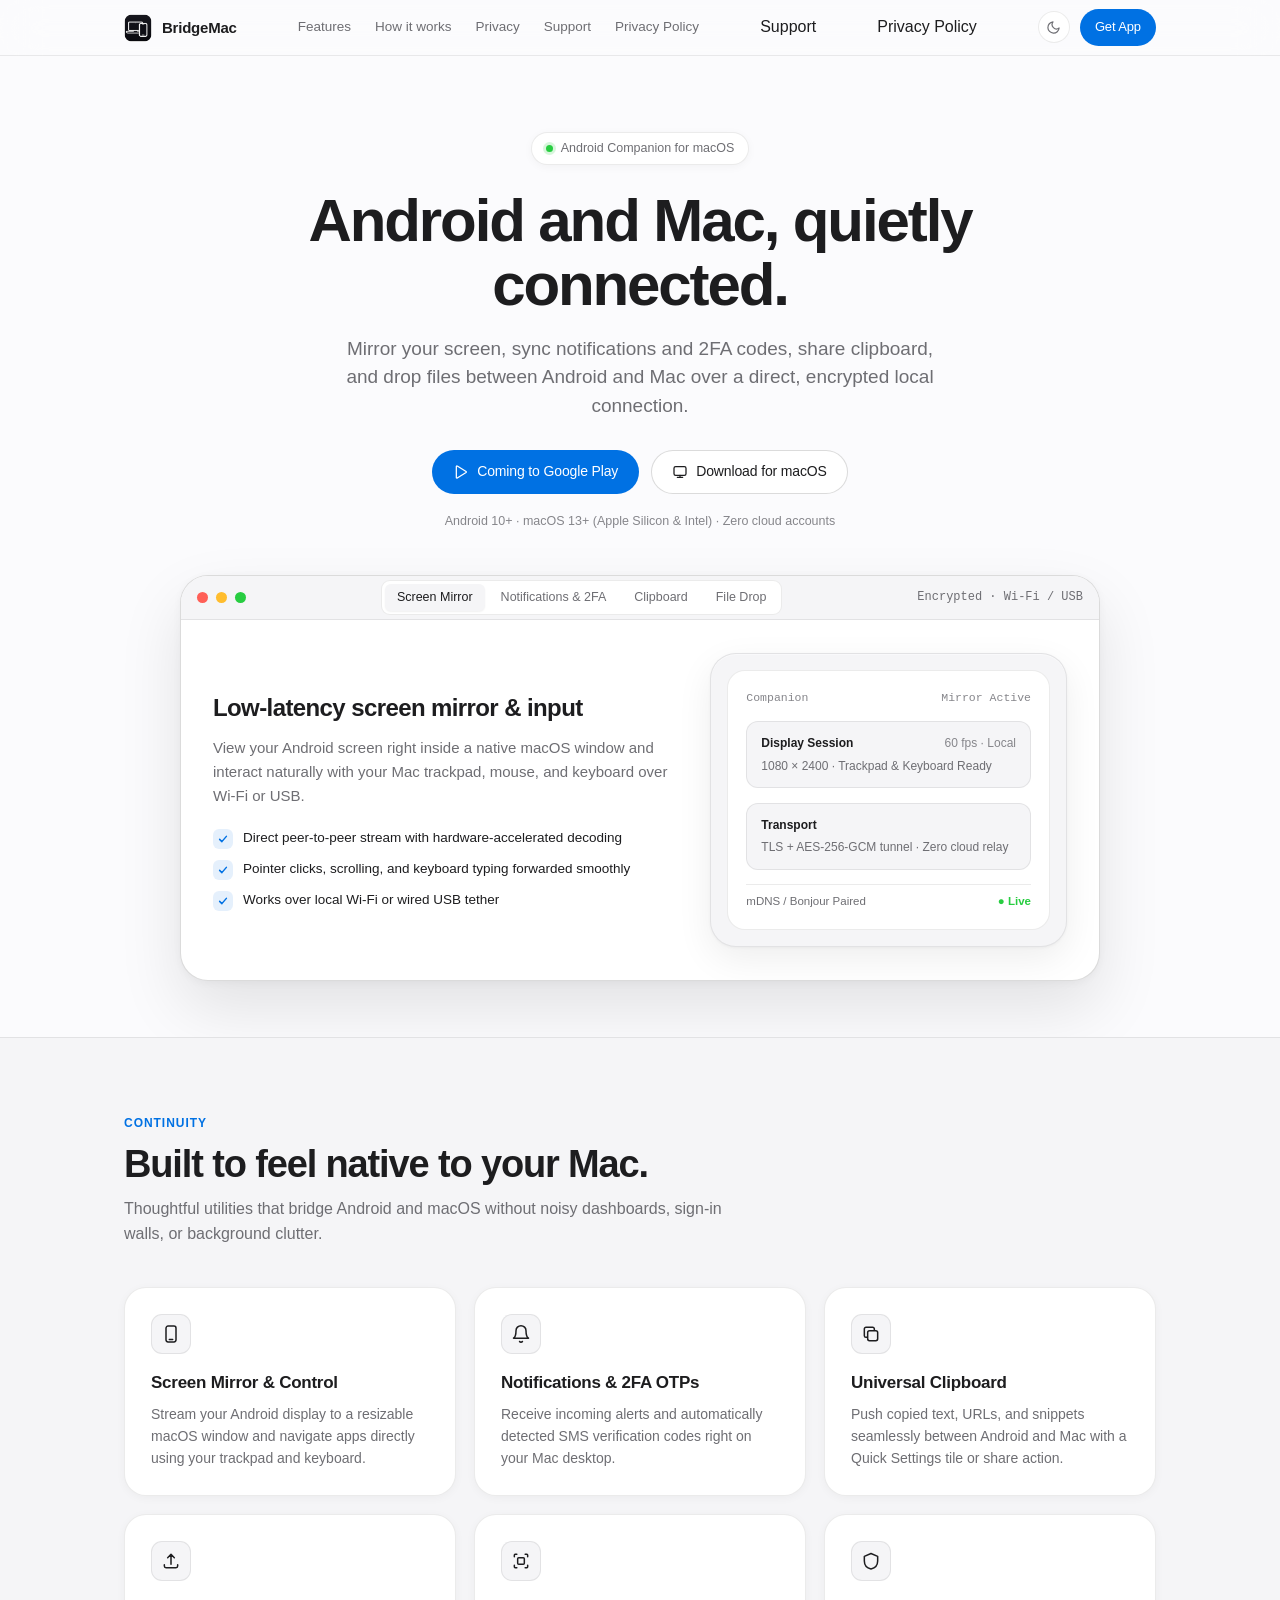
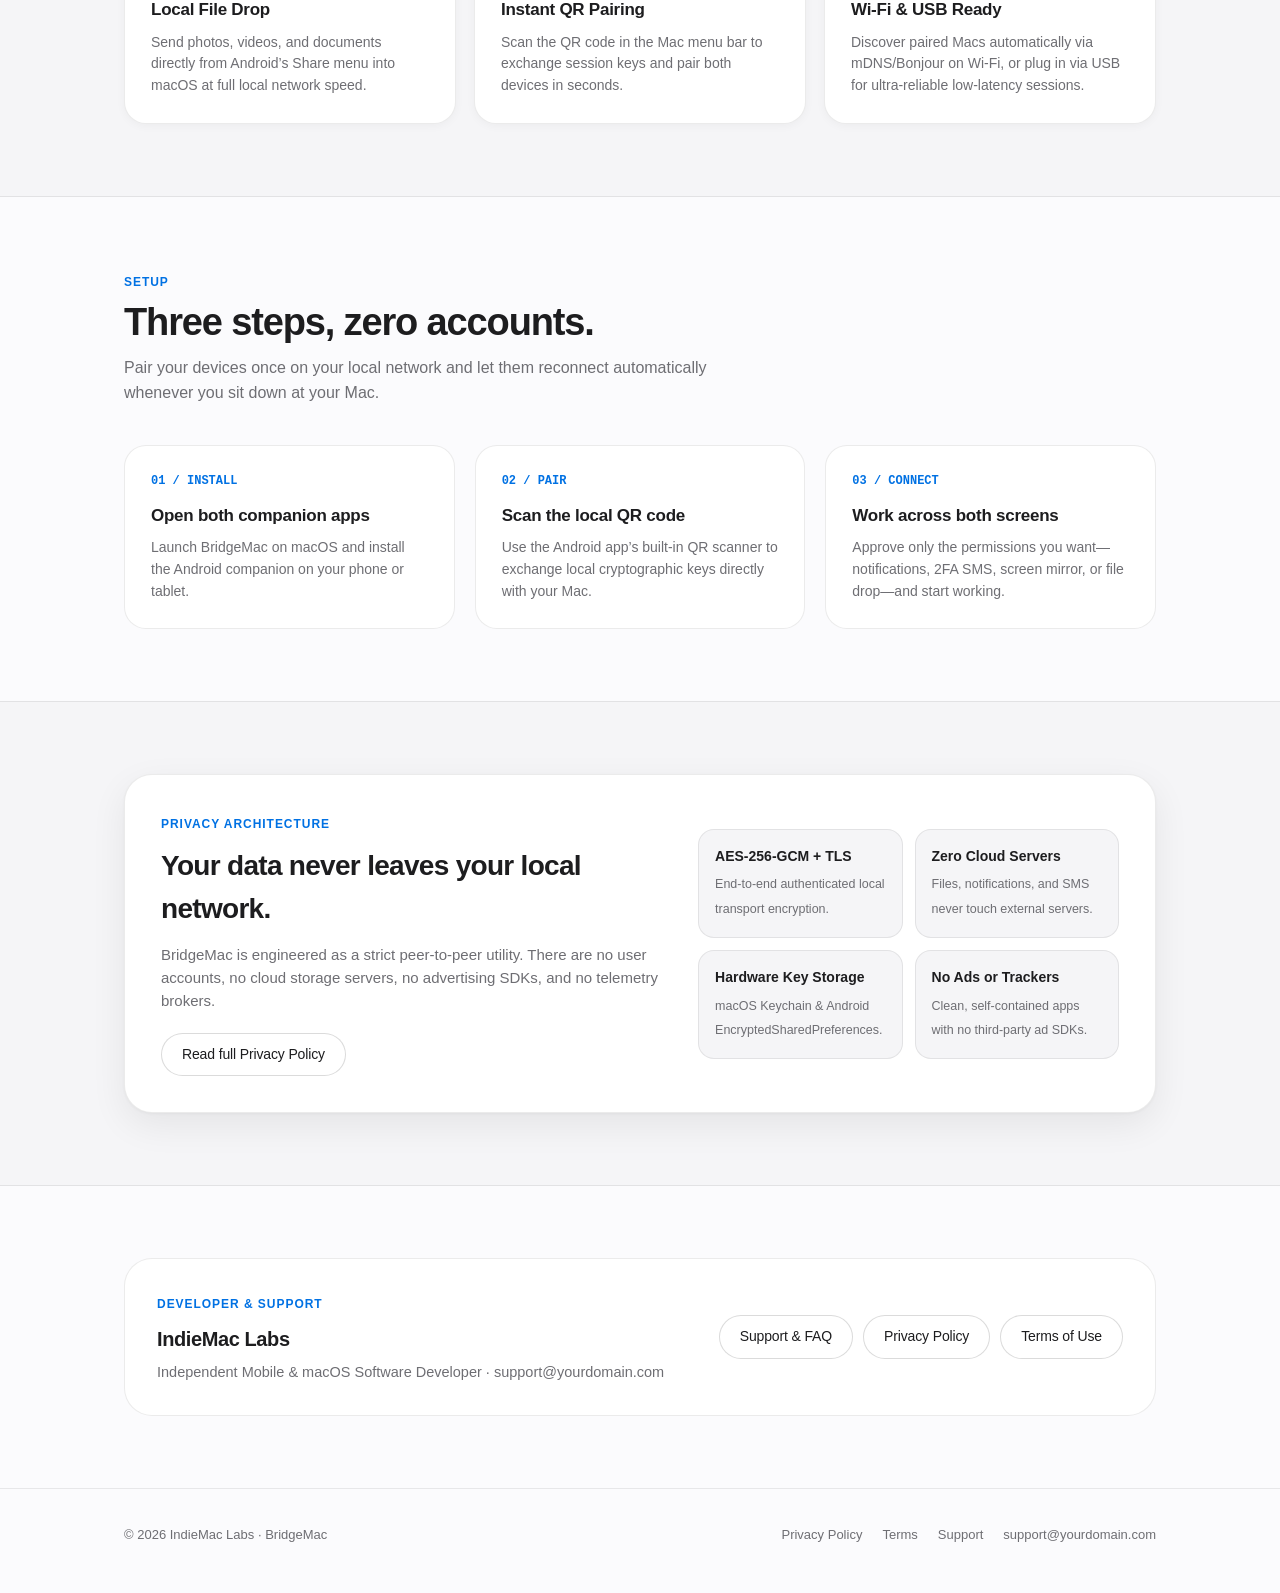
==== commit 735857e5: "refactor: minimalist menu-bar style logo, remove logo showcase page" ====
--- a/index.html
+++ b/index.html
@@ -33,7 +33,6 @@
           <a href="#features">Features</a>
           <a href="#how-it-works">How it works</a>
           <a href="#privacy">Privacy</a>
-          <a href="logo.html">Logo &amp; Brand</a>
           <a href="support.html">Support</a>
           <a href="privacy.html">Privacy Policy</a>
         </nav>
@@ -580,7 +579,6 @@
           <span data-config="appName">BridgeMac</span>
         </div>
         <div class="footer-links">
-          <a href="logo.html">Logo &amp; Brand</a>
           <a href="privacy.html">Privacy Policy</a>
           <a href="terms.html">Terms</a>
           <a href="support.html">Support</a>
